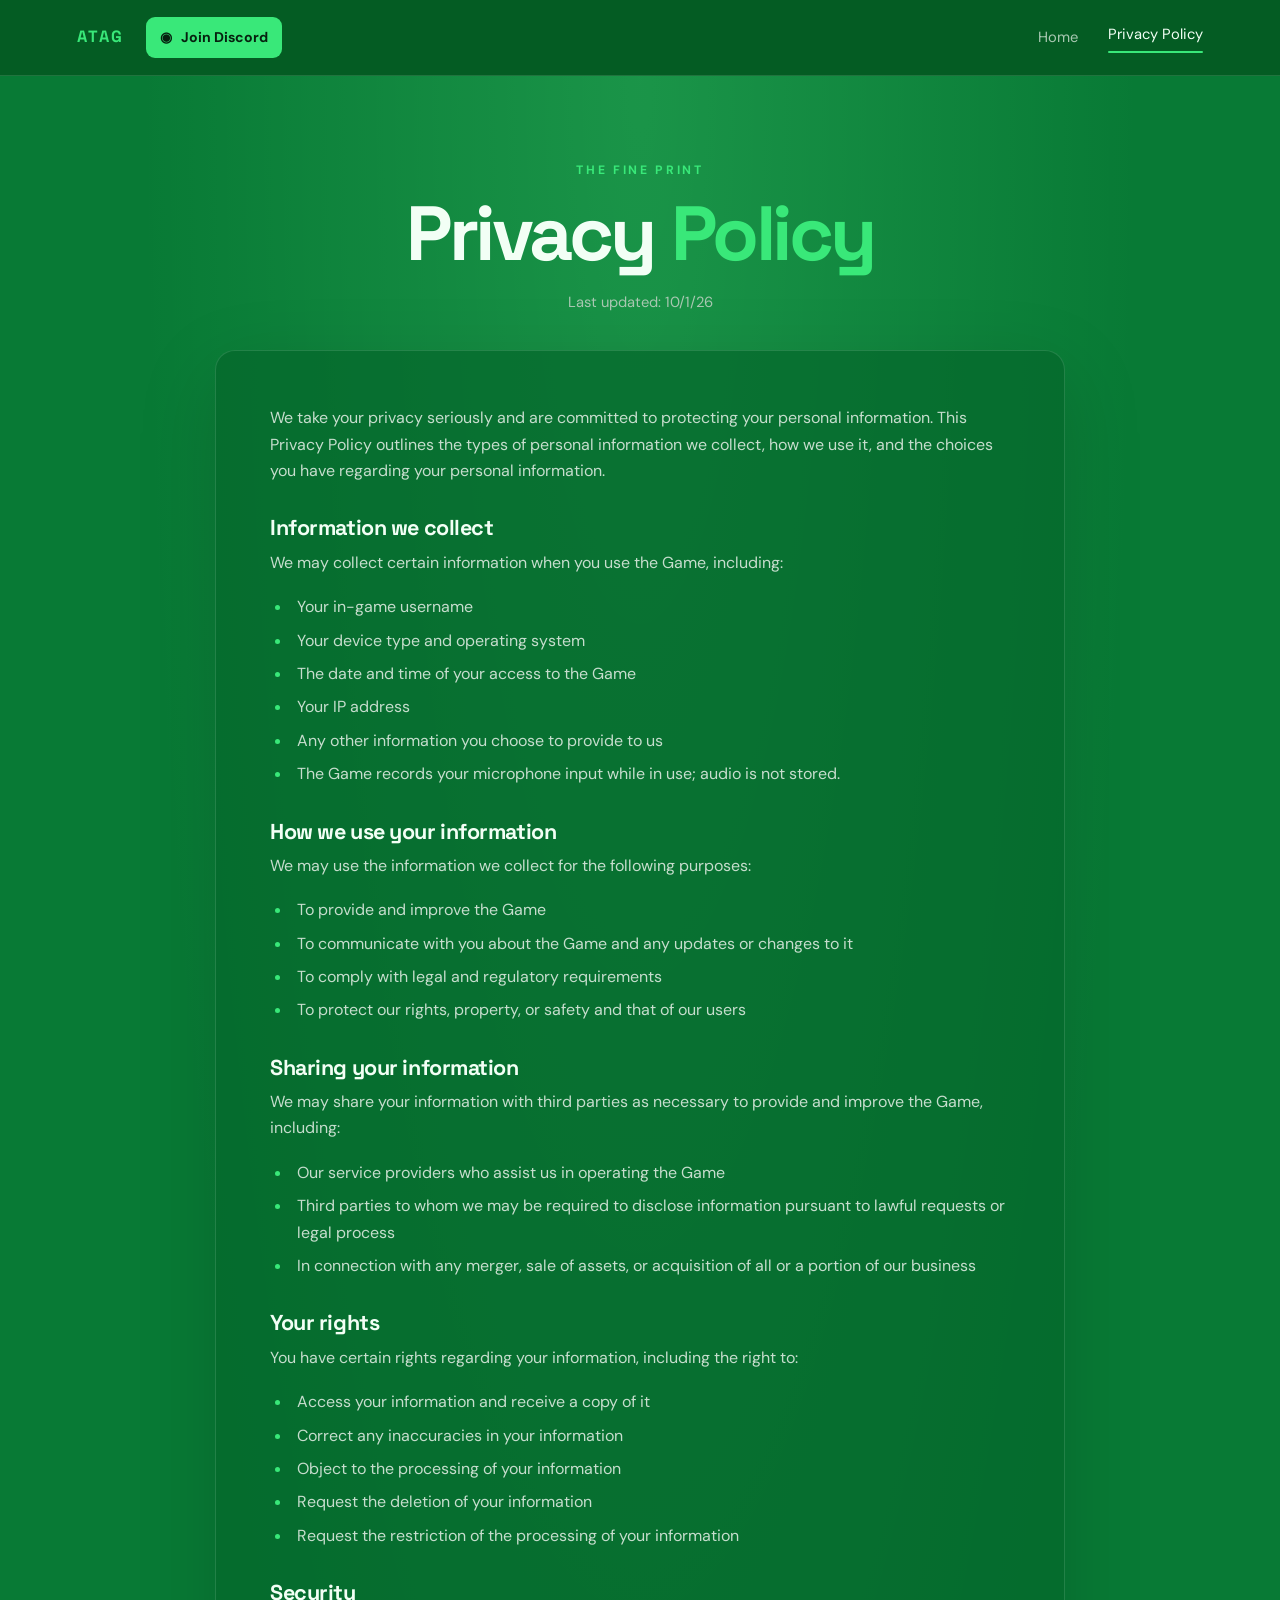
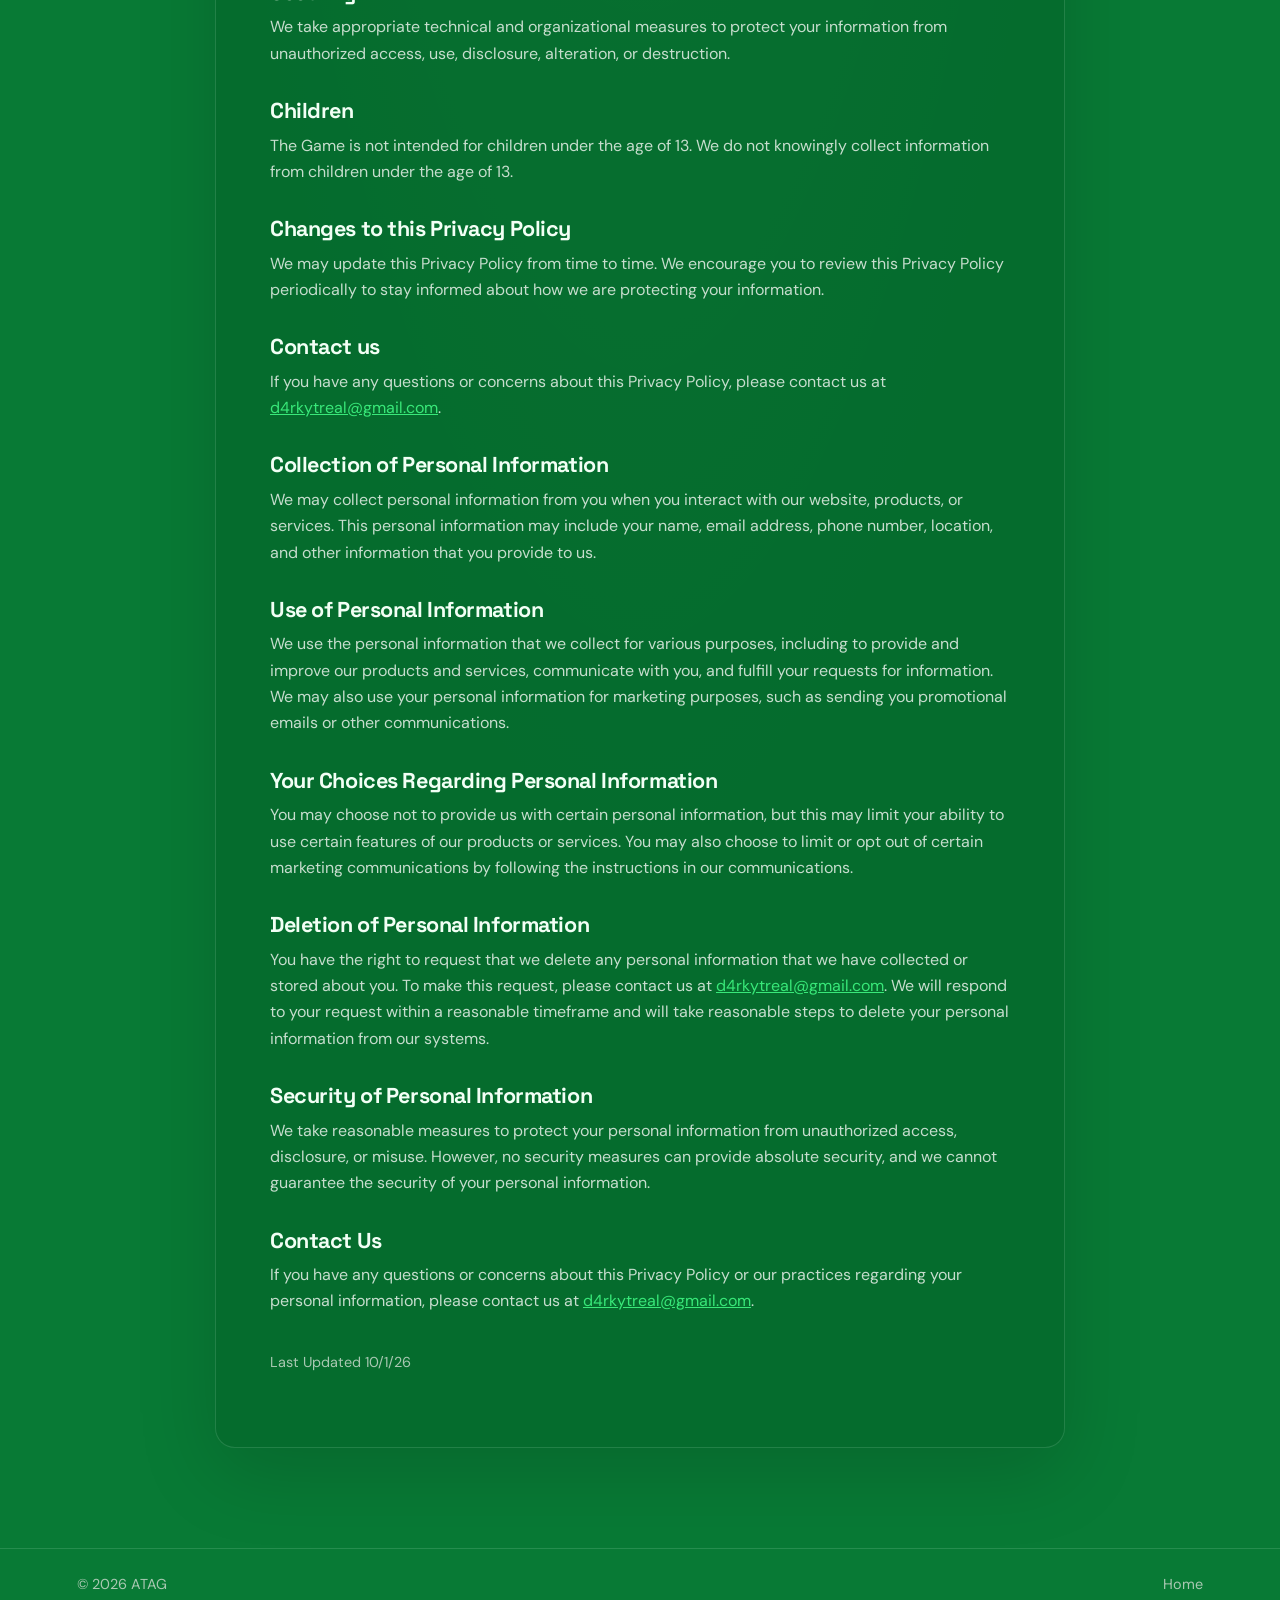
==== privacy.html @ 36f6f09e "Add files via upload" ====
<!doctype html>
<html lang="en">
<head>
  <meta charset="utf-8">
  <meta name="viewport" content="width=device-width, initial-scale=1">
  <meta name="theme-color" content="#167b3d">
  <meta name="description" content="Privacy Policy for the Game.">
  <title>Privacy Policy | ATAG</title>
  <link rel="stylesheet" href="styles.css">
</head>
<body>
  <header class="site-header">
    <div class="header-left"><a class="brand" href="index.html" aria-label="ATAG home">ATAG</a><a class="discord-button" href="https://discord.gg/aQb2UMH9tg" target="_blank" rel="noopener noreferrer"><span aria-hidden="true">◉</span> Join Discord</a></div>
    <button class="menu-toggle" aria-label="Toggle navigation" aria-expanded="false">☰</button>
    <nav class="nav-links" aria-label="Main navigation">
      <a href="index.html">Home</a>
      <a class="active" href="privacy.html">Privacy Policy</a>
    </nav>
  </header>

  <main class="policy-page">
    <div class="policy-heading">
      <p class="eyebrow">THE FINE PRINT</p>
      <h1>Privacy <span>Policy</span></h1>
      <p>Last updated: 10/1/26</p>
    </div>

    <article class="policy-card">
      <p>We take your privacy seriously and are committed to protecting your personal information. This Privacy Policy outlines the types of personal information we collect, how we use it, and the choices you have regarding your personal information.</p>

      <h2>Information we collect</h2>
      <p>We may collect certain information when you use the Game, including:</p>
      <ul>
        <li>Your in-game username</li>
        <li>Your device type and operating system</li>
        <li>The date and time of your access to the Game</li>
        <li>Your IP address</li>
        <li>Any other information you choose to provide to us</li>
        <li>The Game records your microphone input while in use; audio is not stored.</li>
      </ul>

      <h2>How we use your information</h2>
      <p>We may use the information we collect for the following purposes:</p>
      <ul>
        <li>To provide and improve the Game</li>
        <li>To communicate with you about the Game and any updates or changes to it</li>
        <li>To comply with legal and regulatory requirements</li>
        <li>To protect our rights, property, or safety and that of our users</li>
      </ul>

      <h2>Sharing your information</h2>
      <p>We may share your information with third parties as necessary to provide and improve the Game, including:</p>
      <ul>
        <li>Our service providers who assist us in operating the Game</li>
        <li>Third parties to whom we may be required to disclose information pursuant to lawful requests or legal process</li>
        <li>In connection with any merger, sale of assets, or acquisition of all or a portion of our business</li>
      </ul>

      <h2>Your rights</h2>
      <p>You have certain rights regarding your information, including the right to:</p>
      <ul>
        <li>Access your information and receive a copy of it</li>
        <li>Correct any inaccuracies in your information</li>
        <li>Object to the processing of your information</li>
        <li>Request the deletion of your information</li>
        <li>Request the restriction of the processing of your information</li>
      </ul>

      <h2>Security</h2>
      <p>We take appropriate technical and organizational measures to protect your information from unauthorized access, use, disclosure, alteration, or destruction.</p>

      <h2>Children</h2>
      <p>The Game is not intended for children under the age of 13. We do not knowingly collect information from children under the age of 13.</p>

      <h2>Changes to this Privacy Policy</h2>
      <p>We may update this Privacy Policy from time to time. We encourage you to review this Privacy Policy periodically to stay informed about how we are protecting your information.</p>

      <h2>Contact us</h2>
      <p>If you have any questions or concerns about this Privacy Policy, please contact us at <a href="mailto:d4rkytreal@gmail.com">d4rkytreal@gmail.com</a>.</p>

      <h2>Collection of Personal Information</h2>
      <p>We may collect personal information from you when you interact with our website, products, or services. This personal information may include your name, email address, phone number, location, and other information that you provide to us.</p>

      <h2>Use of Personal Information</h2>
      <p>We use the personal information that we collect for various purposes, including to provide and improve our products and services, communicate with you, and fulfill your requests for information. We may also use your personal information for marketing purposes, such as sending you promotional emails or other communications.</p>

      <h2>Your Choices Regarding Personal Information</h2>
      <p>You may choose not to provide us with certain personal information, but this may limit your ability to use certain features of our products or services. You may also choose to limit or opt out of certain marketing communications by following the instructions in our communications.</p>

      <h2>Deletion of Personal Information</h2>
      <p>You have the right to request that we delete any personal information that we have collected or stored about you. To make this request, please contact us at <a href="mailto:d4rkytreal@gmail.com">d4rkytreal@gmail.com</a>. We will respond to your request within a reasonable timeframe and will take reasonable steps to delete your personal information from our systems.</p>

      <h2>Security of Personal Information</h2>
      <p>We take reasonable measures to protect your personal information from unauthorized access, disclosure, or misuse. However, no security measures can provide absolute security, and we cannot guarantee the security of your personal information.</p>

      <h2>Contact Us</h2>
      <p>If you have any questions or concerns about this Privacy Policy or our practices regarding your personal information, please contact us at <a href="mailto:d4rkytreal@gmail.com">d4rkytreal@gmail.com</a>.</p>

      <p class="last-updated">Last Updated 10/1/26</p>
    </article>
  </main>

  <footer class="site-footer">
    <span>© <span id="year"></span> ATAG</span>
    <a href="index.html">Home</a>
  </footer>
  <script src="script.js"></script>
</body>
</html>
---- styles.css ----
@import url('https://fonts.googleapis.com/css2?family=DM+Sans:wght@400;500;600;700&family=Space+Grotesk:wght@400;500;600;700&display=swap');

:root {
  color-scheme: dark;
  --bg: #087a35;
  --surface: #0b8d3e;
  --green: #39e879;
  --green-dark: #087a35;
  --text: #f2fff5;
  --muted: #a9c8b2;
  --line: rgba(211, 255, 223, .14);
}
* { box-sizing: border-box; }
html { scroll-behavior: smooth; }
body {
  margin: 0;
  background: var(--bg);
  color: var(--text);
  font-family: 'DM Sans', sans-serif;
  line-height: 1.65;
  overflow-x: hidden;
}
a { color: inherit; }
.site-header {
  min-height: 76px;
  padding: 0 clamp(20px, 6vw, 88px);
  display: flex;
  align-items: center;
  justify-content: space-between;
  gap: 24px;
  background: rgba(5, 91, 35, .94);
  border-bottom: 1px solid var(--line);
  position: sticky;
  top: 0;
  z-index: 10;
  backdrop-filter: blur(16px);
}
.header-left { display: flex; align-items: center; gap: 22px; }
.discord-button {
  display: inline-flex; align-items: center; gap: 9px;
  padding: 9px 14px; border-radius: 9px;
  color: #06210f; background: var(--green);
  font-size: .88rem; font-weight: 700; text-decoration: none;
  transition: transform .25s ease, background .25s ease, box-shadow .25s ease;
}
.discord-button:hover { transform: translateY(-2px); background: #75f49e; box-shadow: 0 8px 24px rgba(57,232,121,.2); }
.brand {
  color: var(--green);
  font-family: 'Space Grotesk', sans-serif;
  font-weight: 700;
  letter-spacing: .13em;
  font-size: 1.02rem;
  text-decoration: none;
}
.nav-links { display: flex; align-items: center; gap: 30px; }
.nav-links a {
  text-decoration: none;
  color: var(--muted);
  font-size: .92rem;
  transition: color .25s ease;
}
.nav-links a:hover, .nav-links a.active { color: var(--text); }
.nav-links a.active::after {
  content: '';
  display: block;
  height: 2px;
  background: var(--green);
  border-radius: 2px;
  margin-top: 4px;
}
.menu-toggle {
  display: none;
  background: none;
  color: var(--text);
  border: 1px solid var(--line);
  border-radius: 10px;
  padding: 8px 12px;
  font-size: 1.15rem;
}
.hero {
  min-height: 650px;
  padding: 48px clamp(20px, 8vw, 120px) 100px;
  position: relative;
  overflow: hidden;
  background:
    radial-gradient(ellipse at 80% 25%, rgba(49, 218, 104, .22), transparent 40%),
    linear-gradient(135deg, #0b3d20 0%, #0c6b32 50%, #092716 100%);
}
.hero::before {
  content: '';
  position: absolute;
  inset: 0;
  opacity: .13;
  background-image: linear-gradient(rgba(255,255,255,.13) 1px, transparent 1px), linear-gradient(90deg, rgba(255,255,255,.13) 1px, transparent 1px);
  background-size: 54px 54px;
  mask-image: linear-gradient(to bottom, black, transparent 90%);
}
.banner-wrap {
  position: relative;
  z-index: 2;
  width: min(100%, 1120px);
  margin: 0 auto 66px;
  border-radius: 22px;
  overflow: hidden;
  border: 1px solid rgba(222,255,231,.25);
  box-shadow: 0 22px 80px rgba(0,0,0,.24);
  animation: rise-in .8s both;
}
.banner {
  display: block;
  width: 100%;
  max-height: 260px;
  object-fit: cover;
  background: #087a35;
}
.hero-content { max-width: 800px; position: relative; z-index: 2; animation: rise-in .85s .12s both; }
.eyebrow { color: var(--green); letter-spacing: .22em; font-weight: 700; font-size: .76rem; }
h1, h2 { font-family: 'Space Grotesk', sans-serif; line-height: 1.08; letter-spacing: -.045em; }
.hero h1 { font-size: clamp(3rem, 7.8vw, 6.8rem); margin: 14px 0 22px; }
.hero h1 span, .policy-heading h1 span { color: var(--green); }
.hero-copy { color: #d0ead7; max-width: 520px; font-size: 1.1rem; }
.primary-button {
  margin-top: 22px;
  display: inline-flex;
  align-items: center;
  gap: 25px;
  padding: 13px 19px;
  color: #06210f;
  background: var(--green);
  border-radius: 9px;
  font-weight: 700;
  text-decoration: none;
  transition: transform .25s ease, box-shadow .25s ease, background .25s ease;
}
.primary-button:hover { transform: translateY(-3px); box-shadow: 0 10px 32px rgba(57,232,121,.24); background: #75f49e; }
.orb { position: absolute; border-radius: 50%; pointer-events: none; filter: blur(1px); }
.orb-one { width: 290px; height: 290px; right: 8%; bottom: -100px; border: 1px solid rgba(57,232,121,.28); animation: float 8s ease-in-out infinite; }
.orb-two { width: 180px; height: 180px; right: 16%; bottom: -45px; background: rgba(57,232,121,.08); animation: float 6s ease-in-out infinite reverse; }
.section { padding: 100px 24px; text-align: center; }
.about { background: #087a35; }
.about h2 { font-size: clamp(2.3rem, 5vw, 4rem); margin: 10px 0 18px; }
.section-copy { max-width: 570px; margin: 0 auto 26px; color: var(--muted); }
.text-link { color: var(--green); text-decoration: none; font-weight: 700; }
.text-link span { display: inline-block; transition: transform .2s ease; }
.text-link:hover span { transform: translateX(5px); }
.site-footer {
  display: flex;
  align-items: center;
  justify-content: space-between;
  gap: 20px;
  padding: 24px clamp(20px, 6vw, 88px);
  border-top: 1px solid var(--line);
  color: var(--muted);
  font-size: .9rem;
}
.site-footer a { text-decoration: none; }
.site-footer a:hover { color: var(--green); }
.policy-page {
  min-height: 80vh;
  padding: 72px 20px 100px;
  background: radial-gradient(ellipse at 50% 0%, rgba(100, 255, 150, .20), transparent 55%), #087a35;
}
.policy-heading { max-width: 850px; margin: 0 auto 36px; text-align: center; }
.policy-heading h1 { font-size: clamp(2.7rem, 6vw, 5rem); margin: 10px 0; }
.policy-heading > p:last-child { color: var(--muted); font-size: .92rem; }
.policy-card {
  max-width: 850px;
  margin: 0 auto;
  padding: clamp(24px, 5vw, 54px);
  background: rgba(5, 103, 43, .72);
  border: 1px solid var(--line);
  border-radius: 20px;
  box-shadow: 0 24px 80px rgba(0,0,0,.15);
  animation: rise-in .7s both;
}
.policy-card p { color: #c6ddcd; margin: 0 0 18px; }
.policy-card h2 { font-size: 1.35rem; margin: 32px 0 10px; color: var(--text); letter-spacing: -.02em; }
.policy-card ul { color: #c6ddcd; padding-left: 1.35rem; margin: 0 0 22px; }
.policy-card li { padding-left: 5px; margin: 7px 0; }
.policy-card li::marker { color: var(--green); }
.policy-card a { color: var(--green); }
.policy-card .last-updated { margin-top: 36px; font-size: .9rem; color: var(--muted); }
@keyframes rise-in { from { opacity: 0; transform: translateY(18px); } to { opacity: 1; transform: translateY(0); } }
@keyframes float { 0%, 100% { transform: translateY(0) rotate(0deg); } 50% { transform: translateY(-18px) rotate(8deg); } }
@media (max-width: 650px) {
  .site-header { min-height: 68px; }\n  .header-left { gap: 10px; flex-wrap: wrap; }\n  .discord-button { padding: 8px 10px; font-size: .8rem; }
  .menu-toggle { display: block; }
  .nav-links {
    display: none;
    position: absolute;
    top: 67px; left: 0; right: 0;
    padding: 18px 22px 24px;
    flex-direction: column;
    align-items: flex-start;
    gap: 18px;
    background: rgba(5,91,35,.99);
    border-bottom: 1px solid var(--line);
  }
  .nav-links.open { display: flex; }
  .hero { padding-top: 26px; min-height: 0; padding-bottom: 80px; }
  .banner-wrap { margin-bottom: 42px; border-radius: 14px; }
  .banner { max-height: none; }
  .hero h1 { font-size: clamp(2.8rem, 13vw, 4.4rem); }
  .section { padding: 74px 22px; }
  .site-footer { align-items: flex-start; flex-direction: column; gap: 8px; }
  .policy-page { padding-top: 52px; }
}
@media (prefers-reduced-motion: reduce) {
  *, *::before, *::after { scroll-behavior: auto !important; animation-duration: .01ms !important; animation-iteration-count: 1 !important; transition-duration: .01ms !important; }
}
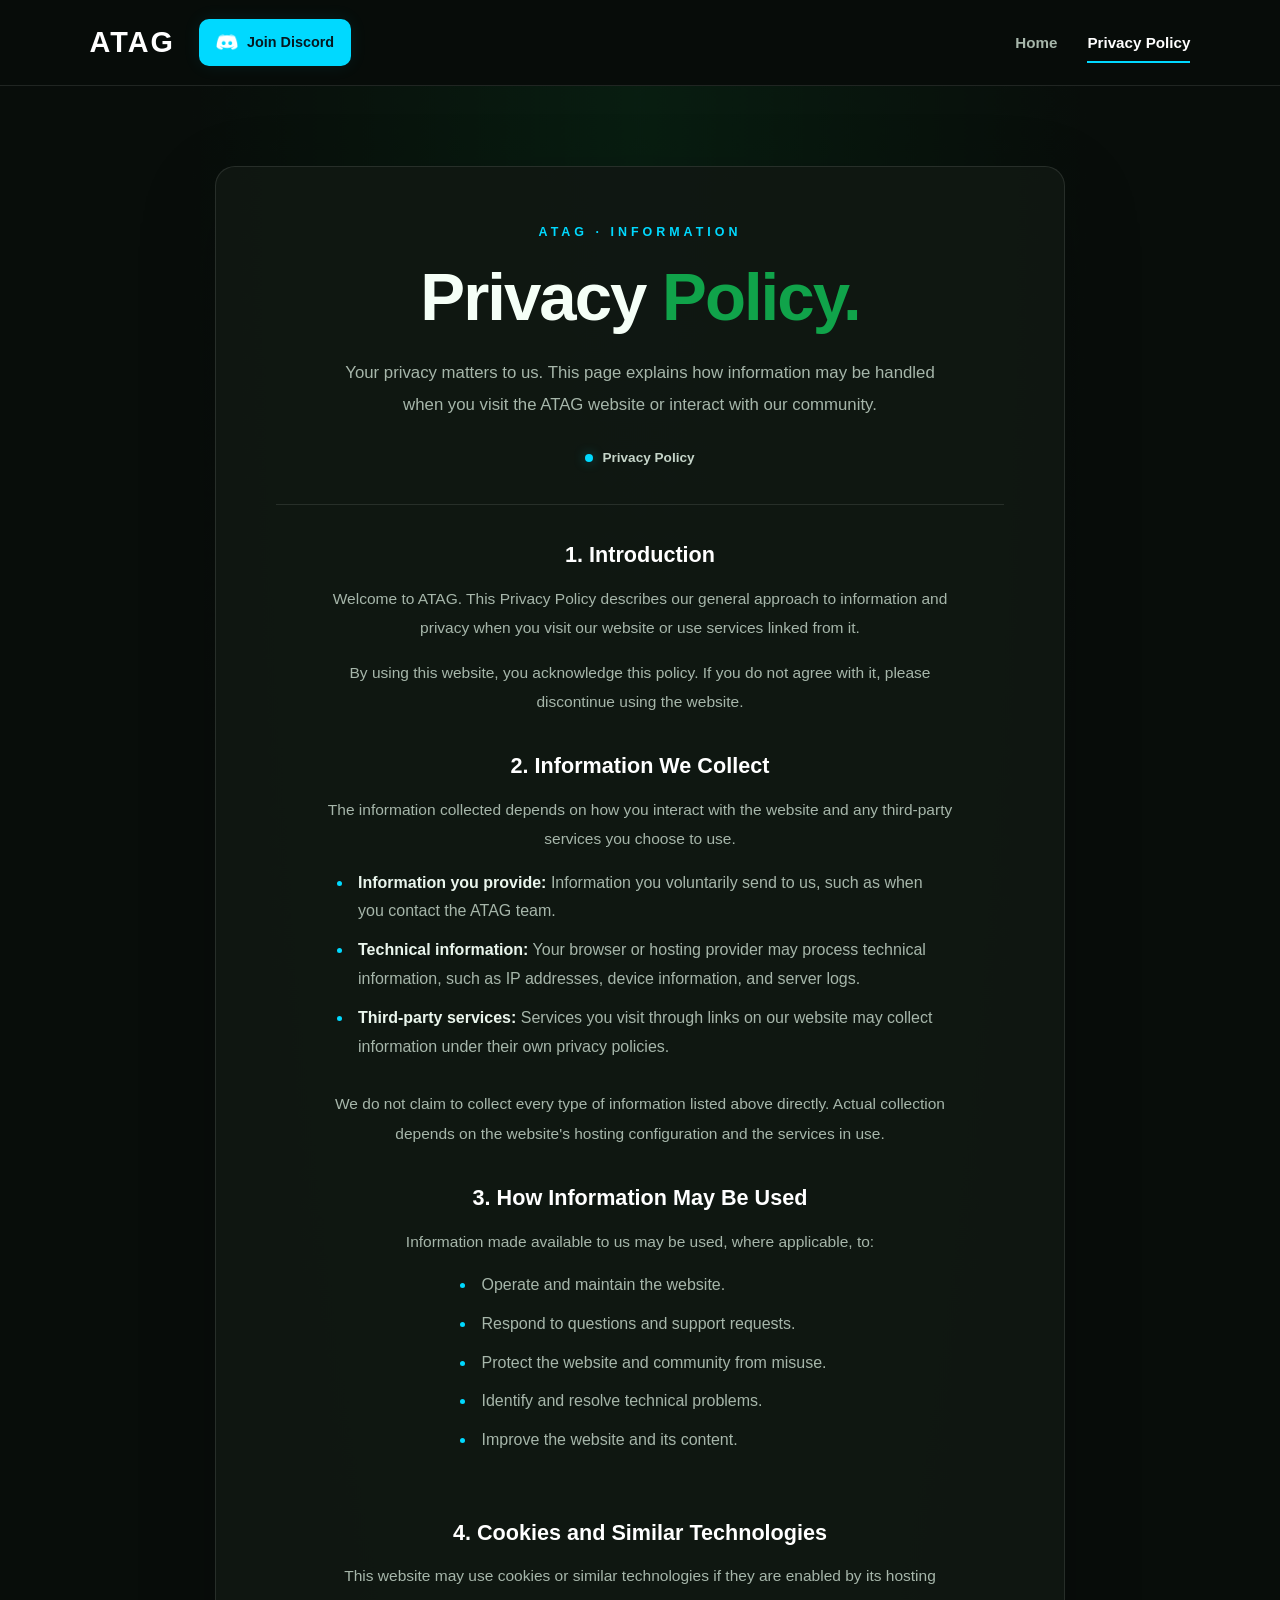
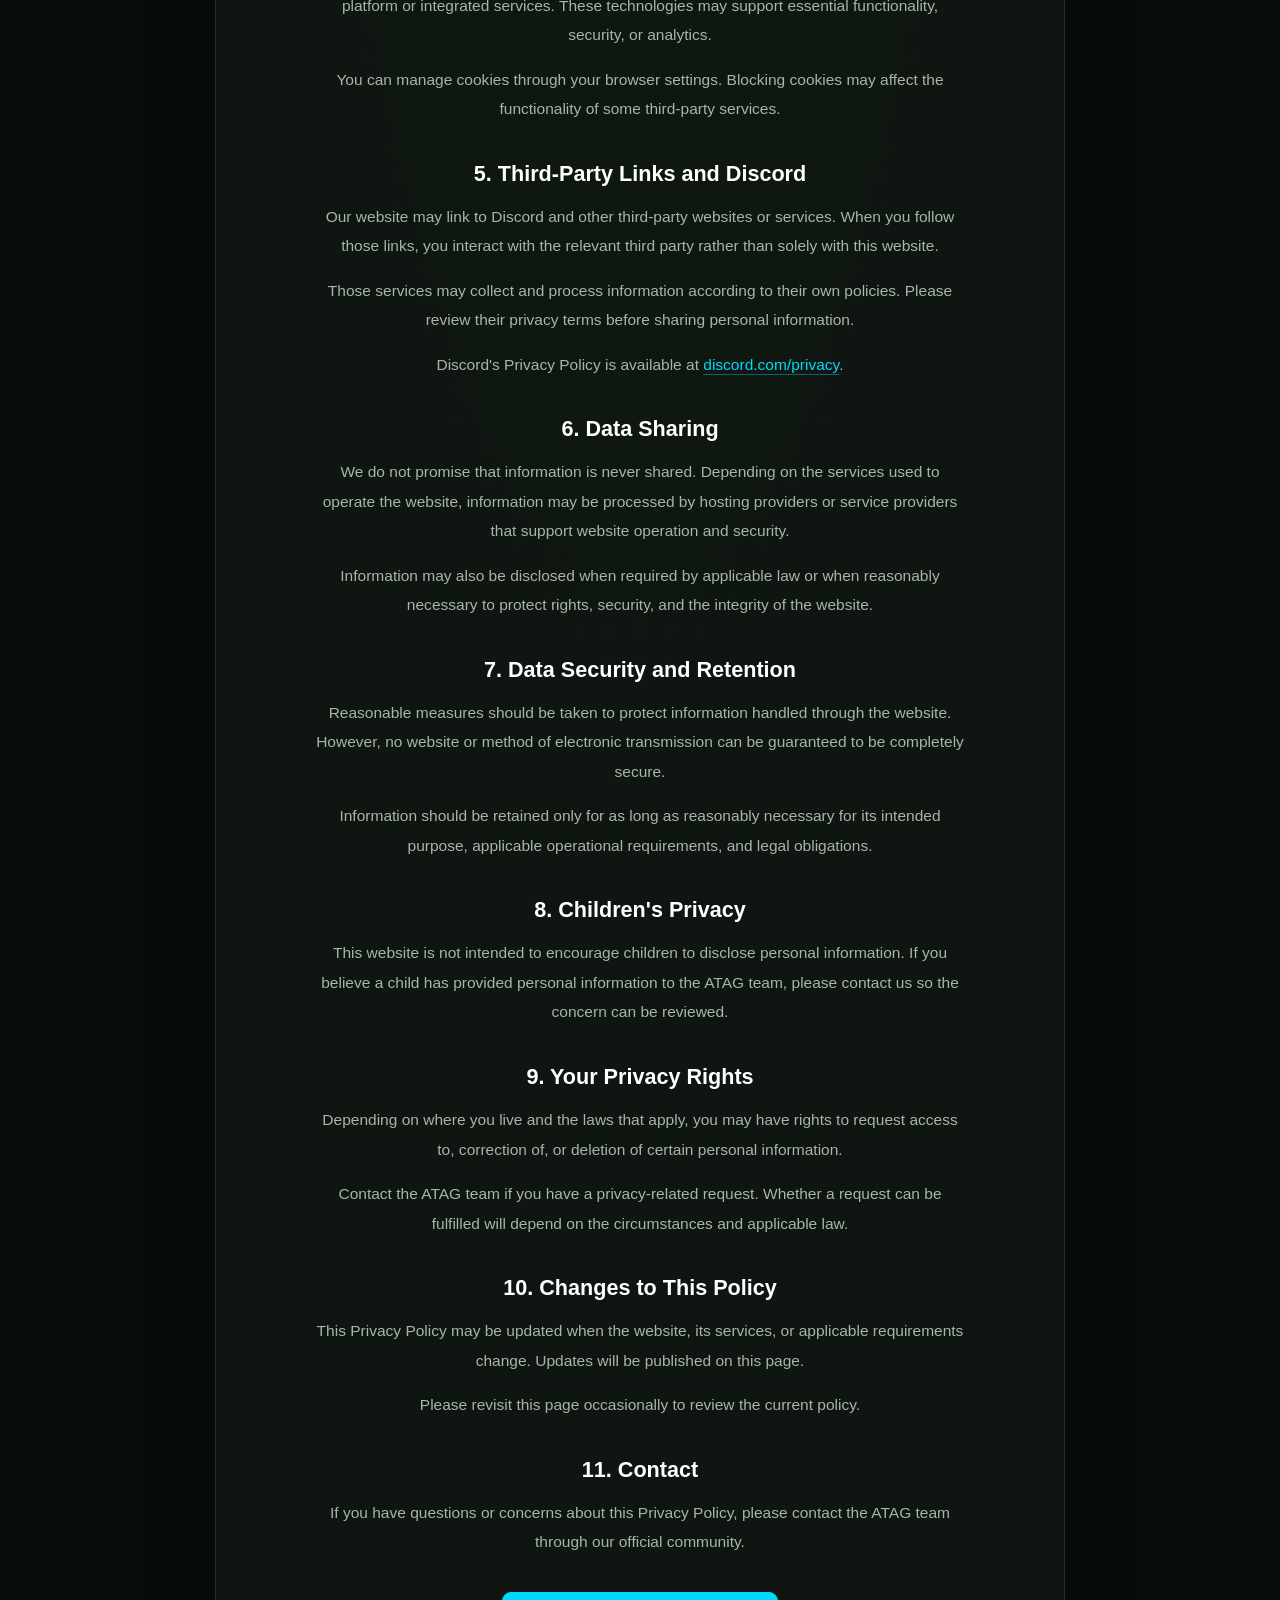
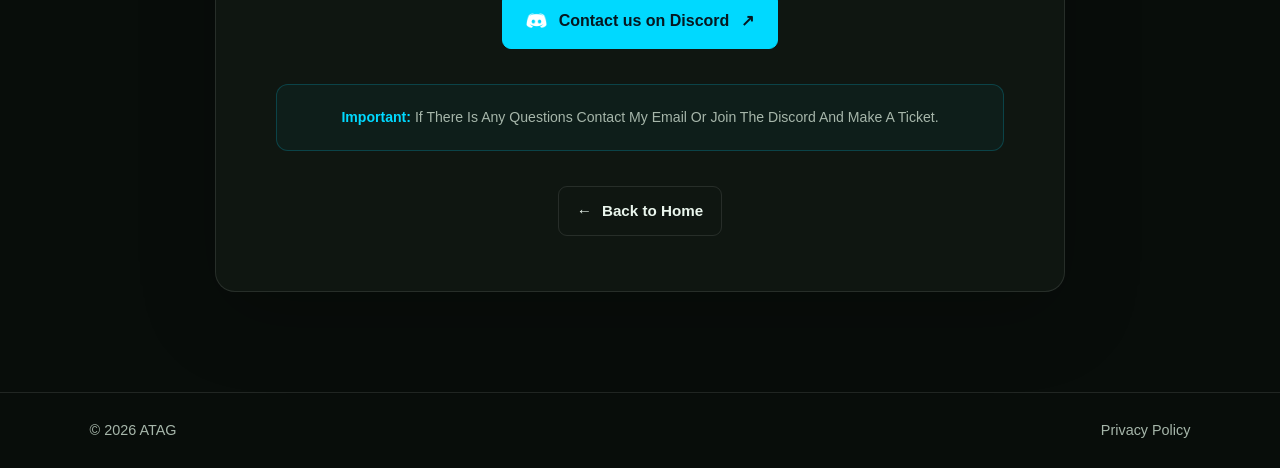
==== commit 2fc85ee4: "Add files via upload" ====
--- a/privacy.html
+++ b/privacy.html
@@ -3,107 +3,283 @@
 <head>
   <meta charset="utf-8">
   <meta name="viewport" content="width=device-width, initial-scale=1">
-  <meta name="theme-color" content="#167b3d">
-  <meta name="description" content="Privacy Policy for the Game.">
+
+  <meta name="theme-color" content="#087a35">
+  <meta
+    name="description"
+    content="Read the ATAG Privacy Policy to learn how information is handled."
+  >
+
   <title>Privacy Policy | ATAG</title>
+
+  <link rel="icon" type="image/png" href="./favicon.png">
   <link rel="stylesheet" href="styles.css">
+  <script src="script.js" defer></script>
 </head>
+
 <body>
+  <!-- Header -->
   <header class="site-header">
-    <div class="header-left"><a class="brand" href="index.html" aria-label="ATAG home">ATAG</a><a class="discord-button" href="https://discord.gg/aQb2UMH9tg" target="_blank" rel="noopener noreferrer"><span aria-hidden="true">◉</span> Join Discord</a></div>
-    <button class="menu-toggle" aria-label="Toggle navigation" aria-expanded="false">☰</button>
-    <nav class="nav-links" aria-label="Main navigation">
+    <div class="header-left">
+      <a class="brand" href="index.html" aria-label="ATAG home">
+        ATAG
+      </a>
+
+      <a
+        class="discord-button"
+        href="https://discord.gg/aQb2UMH9tg"
+        target="_blank"
+        rel="noopener noreferrer"
+      >
+        <img src="dlogo.png" alt="" class="discord-logo">
+        <span>Join Discord</span>
+      </a>
+    </div>
+
+    <button
+      class="menu-toggle"
+      type="button"
+      aria-label="Open navigation"
+      aria-expanded="false"
+      aria-controls="main-navigation"
+    >
+      <span></span>
+      <span></span>
+      <span></span>
+    </button>
+
+    <nav
+      class="nav-links"
+      id="main-navigation"
+      aria-label="Main navigation"
+    >
       <a href="index.html">Home</a>
-      <a class="active" href="privacy.html">Privacy Policy</a>
+      <a class="active" href="privacy.html" aria-current="page">
+        Privacy Policy
+      </a>
     </nav>
   </header>
 
-  <main class="policy-page">
-    <div class="policy-heading">
-      <p class="eyebrow">THE FINE PRINT</p>
-      <h1>Privacy <span>Policy</span></h1>
-      <p>Last updated: 10/1/26</p>
-    </div>
-
-    <article class="policy-card">
-      <p>We take your privacy seriously and are committed to protecting your personal information. This Privacy Policy outlines the types of personal information we collect, how we use it, and the choices you have regarding your personal information.</p>
-
-      <h2>Information we collect</h2>
-      <p>We may collect certain information when you use the Game, including:</p>
-      <ul>
-        <li>Your in-game username</li>
-        <li>Your device type and operating system</li>
-        <li>The date and time of your access to the Game</li>
-        <li>Your IP address</li>
-        <li>Any other information you choose to provide to us</li>
-        <li>The Game records your microphone input while in use; audio is not stored.</li>
-      </ul>
-
-      <h2>How we use your information</h2>
-      <p>We may use the information we collect for the following purposes:</p>
-      <ul>
-        <li>To provide and improve the Game</li>
-        <li>To communicate with you about the Game and any updates or changes to it</li>
-        <li>To comply with legal and regulatory requirements</li>
-        <li>To protect our rights, property, or safety and that of our users</li>
-      </ul>
-
-      <h2>Sharing your information</h2>
-      <p>We may share your information with third parties as necessary to provide and improve the Game, including:</p>
-      <ul>
-        <li>Our service providers who assist us in operating the Game</li>
-        <li>Third parties to whom we may be required to disclose information pursuant to lawful requests or legal process</li>
-        <li>In connection with any merger, sale of assets, or acquisition of all or a portion of our business</li>
-      </ul>
-
-      <h2>Your rights</h2>
-      <p>You have certain rights regarding your information, including the right to:</p>
-      <ul>
-        <li>Access your information and receive a copy of it</li>
-        <li>Correct any inaccuracies in your information</li>
-        <li>Object to the processing of your information</li>
-        <li>Request the deletion of your information</li>
-        <li>Request the restriction of the processing of your information</li>
-      </ul>
-
-      <h2>Security</h2>
-      <p>We take appropriate technical and organizational measures to protect your information from unauthorized access, use, disclosure, alteration, or destruction.</p>
-
-      <h2>Children</h2>
-      <p>The Game is not intended for children under the age of 13. We do not knowingly collect information from children under the age of 13.</p>
-
-      <h2>Changes to this Privacy Policy</h2>
-      <p>We may update this Privacy Policy from time to time. We encourage you to review this Privacy Policy periodically to stay informed about how we are protecting your information.</p>
-
-      <h2>Contact us</h2>
-      <p>If you have any questions or concerns about this Privacy Policy, please contact us at <a href="mailto:d4rkytreal@gmail.com">d4rkytreal@gmail.com</a>.</p>
-
-      <h2>Collection of Personal Information</h2>
-      <p>We may collect personal information from you when you interact with our website, products, or services. This personal information may include your name, email address, phone number, location, and other information that you provide to us.</p>
-
-      <h2>Use of Personal Information</h2>
-      <p>We use the personal information that we collect for various purposes, including to provide and improve our products and services, communicate with you, and fulfill your requests for information. We may also use your personal information for marketing purposes, such as sending you promotional emails or other communications.</p>
-
-      <h2>Your Choices Regarding Personal Information</h2>
-      <p>You may choose not to provide us with certain personal information, but this may limit your ability to use certain features of our products or services. You may also choose to limit or opt out of certain marketing communications by following the instructions in our communications.</p>
-
-      <h2>Deletion of Personal Information</h2>
-      <p>You have the right to request that we delete any personal information that we have collected or stored about you. To make this request, please contact us at <a href="mailto:d4rkytreal@gmail.com">d4rkytreal@gmail.com</a>. We will respond to your request within a reasonable timeframe and will take reasonable steps to delete your personal information from our systems.</p>
-
-      <h2>Security of Personal Information</h2>
-      <p>We take reasonable measures to protect your personal information from unauthorized access, disclosure, or misuse. However, no security measures can provide absolute security, and we cannot guarantee the security of your personal information.</p>
-
-      <h2>Contact Us</h2>
-      <p>If you have any questions or concerns about this Privacy Policy or our practices regarding your personal information, please contact us at <a href="mailto:d4rkytreal@gmail.com">d4rkytreal@gmail.com</a>.</p>
-
-      <p class="last-updated">Last Updated 10/1/26</p>
-    </article>
+  <!-- Privacy Policy -->
+  <main class="privacy-page">
+    <section class="privacy-content">
+      <p class="eyebrow">ATAG · INFORMATION</p>
+
+      <h1>Privacy <span>Policy.</span></h1>
+
+      <p class="privacy-intro">
+        Your privacy matters to us. This page explains how information
+        may be handled when you visit the ATAG website or interact
+        with our community.
+      </p>
+
+      <div class="privacy-meta">
+        <span class="status-dot" aria-hidden="true"></span>
+        <span>Privacy Policy</span>
+      </div>
+
+      <div class="privacy-divider"></div>
+
+      <article class="privacy-section">
+        <h2>1. Introduction</h2>
+        <p>
+          Welcome to ATAG. This Privacy Policy describes our general
+          approach to information and privacy when you visit our
+          website or use services linked from it.
+        </p>
+        <p>
+          By using this website, you acknowledge this policy. If you
+          do not agree with it, please discontinue using the website.
+        </p>
+      </article>
+
+      <article class="privacy-section">
+        <h2>2. Information We Collect</h2>
+        <p>
+          The information collected depends on how you interact with
+          the website and any third-party services you choose to use.
+        </p>
+        <ul>
+          <li>
+            <strong>Information you provide:</strong>
+            Information you voluntarily send to us, such as when you
+            contact the ATAG team.
+          </li>
+          <li>
+            <strong>Technical information:</strong>
+            Your browser or hosting provider may process technical
+            information, such as IP addresses, device information,
+            and server logs.
+          </li>
+          <li>
+            <strong>Third-party services:</strong>
+            Services you visit through links on our website may collect
+            information under their own privacy policies.
+          </li>
+        </ul>
+        <p>
+          We do not claim to collect every type of information listed
+          above directly. Actual collection depends on the website's
+          hosting configuration and the services in use.
+        </p>
+      </article>
+
+      <article class="privacy-section">
+        <h2>3. How Information May Be Used</h2>
+        <p>
+          Information made available to us may be used, where
+          applicable, to:
+        </p>
+        <ul>
+          <li>Operate and maintain the website.</li>
+          <li>Respond to questions and support requests.</li>
+          <li>Protect the website and community from misuse.</li>
+          <li>Identify and resolve technical problems.</li>
+          <li>Improve the website and its content.</li>
+        </ul>
+      </article>
+
+      <article class="privacy-section">
+        <h2>4. Cookies and Similar Technologies</h2>
+        <p>
+          This website may use cookies or similar technologies if
+          they are enabled by its hosting platform or integrated
+          services. These technologies may support essential
+          functionality, security, or analytics.
+        </p>
+        <p>
+          You can manage cookies through your browser settings.
+          Blocking cookies may affect the functionality of some
+          third-party services.
+        </p>
+      </article>
+
+      <article class="privacy-section">
+        <h2>5. Third-Party Links and Discord</h2>
+        <p>
+          Our website may link to Discord and other third-party
+          websites or services. When you follow those links, you
+          interact with the relevant third party rather than solely
+          with this website.
+        </p>
+        <p>
+          Those services may collect and process information according
+          to their own policies. Please review their privacy terms
+          before sharing personal information.
+        </p>
+        <p>
+          Discord's Privacy Policy is available at
+          <a
+            class="inline-link"
+            href="https://discord.com/privacy"
+            target="_blank"
+            rel="noopener noreferrer"
+          >discord.com/privacy</a>.
+        </p>
+      </article>
+
+      <article class="privacy-section">
+        <h2>6. Data Sharing</h2>
+        <p>
+          We do not promise that information is never shared. Depending
+          on the services used to operate the website, information
+          may be processed by hosting providers or service providers
+          that support website operation and security.
+        </p>
+        <p>
+          Information may also be disclosed when required by applicable
+          law or when reasonably necessary to protect rights, security,
+          and the integrity of the website.
+        </p>
+      </article>
+
+      <article class="privacy-section">
+        <h2>7. Data Security and Retention</h2>
+        <p>
+          Reasonable measures should be taken to protect information
+          handled through the website. However, no website or method
+          of electronic transmission can be guaranteed to be completely
+          secure.
+        </p>
+        <p>
+          Information should be retained only for as long as reasonably
+          necessary for its intended purpose, applicable operational
+          requirements, and legal obligations.
+        </p>
+      </article>
+
+      <article class="privacy-section">
+        <h2>8. Children's Privacy</h2>
+        <p>
+          This website is not intended to encourage children to
+          disclose personal information. If you believe a child has
+          provided personal information to the ATAG team, please
+          contact us so the concern can be reviewed.
+        </p>
+      </article>
+
+      <article class="privacy-section">
+        <h2>9. Your Privacy Rights</h2>
+        <p>
+          Depending on where you live and the laws that apply, you
+          may have rights to request access to, correction of, or
+          deletion of certain personal information.
+        </p>
+        <p>
+          Contact the ATAG team if you have a privacy-related request.
+          Whether a request can be fulfilled will depend on the
+          circumstances and applicable law.
+        </p>
+      </article>
+
+      <article class="privacy-section">
+        <h2>10. Changes to This Policy</h2>
+        <p>
+          This Privacy Policy may be updated when the website,
+          its services, or applicable requirements change. Updates
+          will be published on this page.
+        </p>
+        <p>
+          Please revisit this page occasionally to review the
+          current policy.
+        </p>
+      </article>
+
+      <article class="privacy-section">
+        <h2>11. Contact</h2>
+        <p>
+          If you have questions or concerns about this Privacy Policy,
+          please contact the ATAG team through our official community.
+        </p>
+        <a
+          class="primary-button privacy-discord"
+          href="https://discord.gg/aQb2UMH9tg"
+          target="_blank"
+          rel="noopener noreferrer"
+        >
+          <img src="dlogo.png" alt="" class="discord-logo">
+          Contact us on Discord
+          <span aria-hidden="true">↗</span>
+        </a>
+      </article>
+
+      <div class="privacy-note">
+        <p>
+          <strong>Important:</strong> If There Is Any Questions Contact My Email Or Join The Discord And Make A Ticket.
+        </p>
+      </div>
+
+      <a class="back-home" href="index.html">
+        <span aria-hidden="true">←</span>
+        Back to Home
+      </a>
+    </section>
   </main>
 
+  <!-- Footer -->
   <footer class="site-footer">
     <span>© <span id="year"></span> ATAG</span>
-    <a href="index.html">Home</a>
+    <a href="privacy.html" aria-current="page">Privacy Policy</a>
   </footer>
-  <script src="script.js"></script>
 </body>
-</html>
+</html>
--- a/styles.css
+++ b/styles.css
@@ -1,210 +1,990 @@
-@import url('https://fonts.googleapis.com/css2?family=DM+Sans:wght@400;500;600;700&family=Space+Grotesk:wght@400;500;600;700&display=swap');
+/* =====================================
+   ATAG WEBSITE STYLES
+===================================== */
 
 :root {
-  color-scheme: dark;
-  --bg: #087a35;
-  --surface: #0b8d3e;
-  --green: #39e879;
-  --green-dark: #087a35;
-  --text: #f2fff5;
-  --muted: #a9c8b2;
-  --line: rgba(211, 255, 223, .14);
-}
-* { box-sizing: border-box; }
-html { scroll-behavior: smooth; }
+  --green: #087a35;
+  --green-light: #10a34a;
+  --cyan: #00d9ff;
+  --cyan-hover: #00bfe6;
+
+  --background: #080d0a;
+  --surface: #101813;
+  --surface-light: #151f18;
+
+  --text: #f5fff7;
+  --muted: #a6b6aa;
+  --border: rgba(255, 255, 255, 0.1);
+  --cyan-border: rgba(0, 217, 255, 0.2);
+}
+
+/* =====================================
+   RESET AND GLOBAL
+===================================== */
+
+* {
+  box-sizing: border-box;
+  margin: 0;
+  padding: 0;
+}
+
+html {
+  scroll-behavior: smooth;
+  scroll-padding-top: 100px;
+}
+
 body {
-  margin: 0;
-  background: var(--bg);
+  min-height: 100vh;
+  overflow-x: hidden;
+  background: var(--background);
   color: var(--text);
-  font-family: 'DM Sans', sans-serif;
-  line-height: 1.65;
-  overflow-x: hidden;
-}
-a { color: inherit; }
+  font-family: Arial, Helvetica, sans-serif;
+  line-height: 1.7;
+}
+
+a {
+  color: inherit;
+  text-decoration: none;
+}
+
+button {
+  font: inherit;
+}
+
+img {
+  display: block;
+  max-width: 100%;
+}
+
+button,
+a {
+  -webkit-tap-highlight-color: transparent;
+}
+
+a:focus-visible,
+button:focus-visible {
+  outline: 2px solid var(--cyan);
+  outline-offset: 4px;
+}
+
+/* =====================================
+   HEADER
+===================================== */
+
 .site-header {
-  min-height: 76px;
-  padding: 0 clamp(20px, 6vw, 88px);
+  position: sticky;
+  top: 0;
+  z-index: 100;
+
   display: flex;
   align-items: center;
   justify-content: space-between;
   gap: 24px;
-  background: rgba(5, 91, 35, .94);
-  border-bottom: 1px solid var(--line);
-  position: sticky;
-  top: 0;
-  z-index: 10;
+
+  width: 100%;
+  padding: 18px 7%;
+
+  background: rgba(8, 13, 10, 0.94);
+  border-bottom: 1px solid var(--border);
+
   backdrop-filter: blur(16px);
-}
-.header-left { display: flex; align-items: center; gap: 22px; }
+  -webkit-backdrop-filter: blur(16px);
+}
+
+.header-left {
+  display: flex;
+  align-items: center;
+  gap: 24px;
+}
+
+.brand {
+  color: #ffffff;
+  font-size: 1.8rem;
+  font-weight: 900;
+  letter-spacing: 2px;
+  transition: color 0.2s ease;
+}
+
+.brand:hover {
+  color: var(--cyan);
+}
+
+/* =====================================
+   DISCORD BUTTON
+===================================== */
+
 .discord-button {
-  display: inline-flex; align-items: center; gap: 9px;
-  padding: 9px 14px; border-radius: 9px;
-  color: #06210f; background: var(--green);
-  font-size: .88rem; font-weight: 700; text-decoration: none;
-  transition: transform .25s ease, background .25s ease, box-shadow .25s ease;
-}
-.discord-button:hover { transform: translateY(-2px); background: #75f49e; box-shadow: 0 8px 24px rgba(57,232,121,.2); }
-.brand {
-  color: var(--green);
-  font-family: 'Space Grotesk', sans-serif;
-  font-weight: 700;
-  letter-spacing: .13em;
-  font-size: 1.02rem;
-  text-decoration: none;
-}
-.nav-links { display: flex; align-items: center; gap: 30px; }
+  display: inline-flex;
+  align-items: center;
+  justify-content: center;
+  gap: 9px;
+
+  padding: 10px 16px;
+
+  border: 1px solid rgba(0, 217, 255, 0.55);
+  border-radius: 10px;
+
+  background: var(--cyan);
+  color: #061820;
+
+  font-size: 0.9rem;
+  font-weight: 800;
+  white-space: nowrap;
+
+  box-shadow: 0 0 18px rgba(0, 217, 255, 0.08);
+
+  transition:
+    background 0.2s ease,
+    transform 0.2s ease,
+    box-shadow 0.2s ease;
+}
+
+.discord-button:hover {
+  background: var(--cyan-hover);
+  box-shadow: 0 0 24px rgba(0, 217, 255, 0.25);
+  transform: translateY(-2px);
+}
+
+.discord-button:active {
+  transform: translateY(0);
+}
+
+.discord-logo {
+  width: 22px;
+  height: 22px;
+  flex-shrink: 0;
+  object-fit: contain;
+}
+
+/* =====================================
+   NAVIGATION
+===================================== */
+
+.nav-links {
+  display: flex;
+  align-items: center;
+  gap: 30px;
+}
+
 .nav-links a {
-  text-decoration: none;
+  position: relative;
+  padding: 8px 0;
+
   color: var(--muted);
-  font-size: .92rem;
-  transition: color .25s ease;
-}
-.nav-links a:hover, .nav-links a.active { color: var(--text); }
+  font-size: 0.95rem;
+  font-weight: 600;
+
+  transition: color 0.2s ease;
+}
+
+.nav-links a::after {
+  position: absolute;
+  right: 0;
+  bottom: 0;
+  left: 0;
+
+  height: 2px;
+
+  background: var(--cyan);
+  content: "";
+
+  transform: scaleX(0);
+  transform-origin: left;
+  transition: transform 0.2s ease;
+}
+
+.nav-links a:hover,
+.nav-links a.active {
+  color: #ffffff;
+}
+
+.nav-links a:hover::after,
 .nav-links a.active::after {
-  content: '';
-  display: block;
-  height: 2px;
-  background: var(--green);
-  border-radius: 2px;
-  margin-top: 4px;
-}
+  transform: scaleX(1);
+}
+
+/* Mobile navigation button */
+
 .menu-toggle {
   display: none;
-  background: none;
-  color: var(--text);
-  border: 1px solid var(--line);
-  border-radius: 10px;
-  padding: 8px 12px;
-  font-size: 1.15rem;
-}
+  width: 42px;
+  height: 42px;
+
+  align-items: center;
+  justify-content: center;
+  flex-direction: column;
+  gap: 5px;
+
+  border: 1px solid var(--border);
+  border-radius: 9px;
+
+  background: var(--surface);
+  cursor: pointer;
+}
+
+.menu-toggle span {
+  width: 19px;
+  height: 2px;
+
+  border-radius: 2px;
+  background: #ffffff;
+
+  transition:
+    transform 0.2s ease,
+    opacity 0.2s ease;
+}
+
+.menu-toggle[aria-expanded="true"] span:first-child {
+  transform: translateY(7px) rotate(45deg);
+}
+
+.menu-toggle[aria-expanded="true"] span:nth-child(2) {
+  opacity: 0;
+}
+
+.menu-toggle[aria-expanded="true"] span:last-child {
+  transform: translateY(-7px) rotate(-45deg);
+}
+
+/* =====================================
+   HOMEPAGE HERO
+===================================== */
+
 .hero {
-  min-height: 650px;
-  padding: 48px clamp(20px, 8vw, 120px) 100px;
   position: relative;
+  isolation: isolate;
+
+  display: flex;
+  min-height: 620px;
+  align-items: center;
+
+  padding: 90px 10%;
   overflow: hidden;
+}
+
+.hero-background {
+  position: absolute;
+  z-index: -2;
+  inset: 0;
+
   background:
-    radial-gradient(ellipse at 80% 25%, rgba(49, 218, 104, .22), transparent 40%),
-    linear-gradient(135deg, #0b3d20 0%, #0c6b32 50%, #092716 100%);
-}
-.hero::before {
-  content: '';
+    radial-gradient(
+      ellipse at 80% 45%,
+      rgba(8, 122, 53, 0.24),
+      transparent 55%
+    ),
+    linear-gradient(
+      135deg,
+      #080d0a 0%,
+      #0b170e 55%,
+      #08100b 100%
+    );
+}
+
+.banner-wrap {
   position: absolute;
-  inset: 0;
-  opacity: .13;
-  background-image: linear-gradient(rgba(255,255,255,.13) 1px, transparent 1px), linear-gradient(90deg, rgba(255,255,255,.13) 1px, transparent 1px);
-  background-size: 54px 54px;
-  mask-image: linear-gradient(to bottom, black, transparent 90%);
-}
-.banner-wrap {
+  z-index: -1;
+  top: 50%;
+  right: 7%;
+  width: 49%;
+
+  transform: translateY(-50%);
+}
+
+.banner {
+  width: 100%;
+  height: auto;
+
+  border: 1px solid var(--border);
+  border-radius: 22px;
+
+  object-fit: cover;
+  box-shadow: 0 25px 90px rgba(0, 0, 0, 0.4);
+
+  animation: banner-appear 0.8s ease both;
+}
+
+.hero-content {
   position: relative;
   z-index: 2;
-  width: min(100%, 1120px);
-  margin: 0 auto 66px;
-  border-radius: 22px;
-  overflow: hidden;
-  border: 1px solid rgba(222,255,231,.25);
-  box-shadow: 0 22px 80px rgba(0,0,0,.24);
-  animation: rise-in .8s both;
-}
-.banner {
-  display: block;
+
+  width: 54%;
+  max-width: 650px;
+
+  animation: content-appear 0.7s ease both;
+}
+
+.eyebrow {
+  margin-bottom: 16px;
+
+  color: var(--cyan);
+  font-size: 0.78rem;
+  font-weight: 800;
+  letter-spacing: 4px;
+}
+
+.hero h1 {
+  margin-bottom: 22px;
+
+  font-size: clamp(3rem, 6vw, 5.7rem);
+  font-weight: 900;
+  letter-spacing: -3px;
+  line-height: 1.1;
+}
+
+.hero h1 span {
+  color: var(--green-light);
+}
+
+.hero-copy {
+  max-width: 440px;
+  margin-bottom: 30px;
+
+  color: var(--muted);
+  font-size: 1.08rem;
+  line-height: 1.8;
+}
+
+/* Explore button */
+
+.primary-button {
+  display: inline-flex;
+  align-items: center;
+  justify-content: center;
+  gap: 12px;
+
+  padding: 14px 23px;
+
+  border: 1px solid var(--green-light);
+  border-radius: 9px;
+
+  background: var(--green);
+  color: #ffffff;
+
+  font-weight: 800;
+
+  transition:
+    background 0.2s ease,
+    transform 0.2s ease,
+    box-shadow 0.2s ease;
+}
+
+.primary-button:hover {
+  background: var(--green-light);
+  box-shadow: 0 0 30px rgba(16, 163, 74, 0.2);
+  transform: translateY(-3px);
+}
+
+/* Decorative background orbs */
+
+.orb {
+  position: absolute;
+  z-index: -1;
+
+  border-radius: 50%;
+  pointer-events: none;
+}
+
+.orb-one {
+  top: 10%;
+  right: 10%;
+
+  width: 170px;
+  height: 170px;
+
+  background: rgba(0, 217, 255, 0.05);
+  filter: blur(35px);
+}
+
+.orb-two {
+  bottom: 5%;
+  left: 25%;
+
+  width: 200px;
+  height: 200px;
+
+  background: rgba(8, 122, 53, 0.1);
+  filter: blur(50px);
+}
+
+/* =====================================
+   HOMEPAGE ABOUT SECTION
+===================================== */
+
+.section {
+  padding: 100px 10%;
+}
+
+.about {
+  background: var(--surface);
+  border-top: 1px solid var(--border);
+  text-align: center;
+}
+
+.about h2 {
+  margin-bottom: 18px;
+
+  font-size: clamp(2rem, 4vw, 3.3rem);
+  font-weight: 900;
+  letter-spacing: -1.5px;
+}
+
+.section-copy {
+  max-width: 600px;
+  margin: 0 auto 25px;
+
+  color: var(--muted);
+  font-size: 1.05rem;
+  line-height: 1.8;
+}
+
+.text-link {
+  display: inline-flex;
+  align-items: center;
+  gap: 8px;
+
+  color: var(--cyan);
+  font-weight: 700;
+
+  transition: gap 0.2s ease, color 0.2s ease;
+}
+
+.text-link:hover {
+  gap: 14px;
+  color: #8df0ff;
+}
+
+/* =====================================
+   PRIVACY POLICY PAGE
+===================================== */
+
+.privacy-page {
+  position: relative;
+  isolation: isolate;
+
+  min-height: calc(100vh - 150px);
+  padding: 80px 24px 100px;
+
+  background:
+    radial-gradient(
+      ellipse at 50% 0%,
+      rgba(8, 122, 53, 0.15),
+      transparent 50%
+    ),
+    var(--background);
+}
+
+/* Main centered policy container */
+
+.privacy-content {
   width: 100%;
-  max-height: 260px;
-  object-fit: cover;
-  background: #087a35;
-}
-.hero-content { max-width: 800px; position: relative; z-index: 2; animation: rise-in .85s .12s both; }
-.eyebrow { color: var(--green); letter-spacing: .22em; font-weight: 700; font-size: .76rem; }
-h1, h2 { font-family: 'Space Grotesk', sans-serif; line-height: 1.08; letter-spacing: -.045em; }
-.hero h1 { font-size: clamp(3rem, 7.8vw, 6.8rem); margin: 14px 0 22px; }
-.hero h1 span, .policy-heading h1 span { color: var(--green); }
-.hero-copy { color: #d0ead7; max-width: 520px; font-size: 1.1rem; }
-.primary-button {
-  margin-top: 22px;
+  max-width: 850px;
+  margin: 0 auto;
+  padding: 55px 60px;
+
+  border: 1px solid var(--border);
+  border-radius: 20px;
+
+  background: rgba(16, 24, 19, 0.94);
+
+  box-shadow: 0 25px 80px rgba(0, 0, 0, 0.2);
+
+  text-align: center;
+}
+
+/* Policy heading */
+
+.privacy-content > .eyebrow {
+  margin-bottom: 15px;
+}
+
+.privacy-content > h1 {
+  margin-bottom: 22px;
+
+  color: var(--text);
+  font-size: clamp(2.6rem, 6vw, 4.2rem);
+  font-weight: 900;
+  letter-spacing: -2px;
+  line-height: 1.15;
+}
+
+.privacy-content > h1 span {
+  color: var(--green-light);
+}
+
+/* Introductory text */
+
+.privacy-intro {
+  max-width: 620px;
+  margin: 0 auto 25px;
+
+  color: var(--muted);
+  font-size: 1.05rem;
+  line-height: 1.9;
+}
+
+/* Policy status label */
+
+.privacy-meta {
+  display: flex;
+  align-items: center;
+  justify-content: center;
+  gap: 9px;
+
+  color: #c5d5c9;
+  font-size: 0.85rem;
+  font-weight: 600;
+}
+
+.status-dot {
+  width: 8px;
+  height: 8px;
+
+  border-radius: 50%;
+  background: var(--cyan);
+
+  box-shadow: 0 0 12px rgba(0, 217, 255, 0.35);
+}
+
+/* Divider */
+
+.privacy-divider {
+  width: 100%;
+  height: 1px;
+  margin: 35px 0;
+
+  background: var(--border);
+}
+
+/* Individual policy sections */
+
+.privacy-section {
+  margin-bottom: 35px;
+  text-align: center;
+}
+
+.privacy-section h2 {
+  margin-bottom: 13px;
+
+  color: #ffffff;
+  font-size: 1.35rem;
+  font-weight: 800;
+  line-height: 1.4;
+}
+
+.privacy-section p {
+  max-width: 650px;
+  margin: 0 auto 15px;
+
+  color: var(--muted);
+  font-size: 0.97rem;
+  line-height: 1.9;
+}
+
+.privacy-section p:last-child {
+  margin-bottom: 0;
+}
+
+/* Centered bullet lists */
+
+.privacy-section ul {
+  display: inline-block;
+  max-width: 620px;
+
+  margin: 0 auto 18px;
+  padding-left: 23px;
+
+  color: var(--muted);
+  text-align: left;
+}
+
+.privacy-section li {
+  margin-bottom: 10px;
+  padding-left: 5px;
+  line-height: 1.8;
+}
+
+.privacy-section li::marker {
+  color: var(--cyan);
+}
+
+.privacy-section strong {
+  color: #eaf6ed;
+  font-weight: 700;
+}
+
+/* Links inside the policy */
+
+.inline-link {
+  color: var(--cyan);
+  text-decoration: underline;
+  text-decoration-color: rgba(0, 217, 255, 0.4);
+  text-underline-offset: 4px;
+  overflow-wrap: anywhere;
+}
+
+.inline-link:hover {
+  color: #a0f3ff;
+}
+
+/* Contact button */
+
+.privacy-discord {
+  margin-top: 20px;
+
+  border-color: var(--cyan);
+  background: var(--cyan);
+  color: #061820;
+}
+
+.privacy-discord:hover {
+  border-color: var(--cyan-hover);
+  background: var(--cyan-hover);
+}
+
+.privacy-discord .discord-logo {
+  width: 21px;
+  height: 21px;
+}
+
+/* Policy reminder */
+
+.privacy-note {
+  margin-top: 30px;
+  padding: 20px 22px;
+
+  border: 1px solid var(--cyan-border);
+  border-radius: 12px;
+
+  background: rgba(0, 217, 255, 0.04);
+
+  text-align: center;
+}
+
+.privacy-note p {
+  color: var(--muted);
+  font-size: 0.88rem;
+  line-height: 1.8;
+}
+
+.privacy-note strong {
+  color: var(--cyan);
+}
+
+/* Back to home */
+
+.back-home {
   display: inline-flex;
   align-items: center;
-  gap: 25px;
-  padding: 13px 19px;
-  color: #06210f;
-  background: var(--green);
+  justify-content: center;
+  gap: 10px;
+
+  margin-top: 35px;
+  padding: 11px 18px;
+
+  border: 1px solid var(--border);
   border-radius: 9px;
+
+  color: #eaf6ed;
+  font-size: 0.95rem;
   font-weight: 700;
-  text-decoration: none;
-  transition: transform .25s ease, box-shadow .25s ease, background .25s ease;
-}
-.primary-button:hover { transform: translateY(-3px); box-shadow: 0 10px 32px rgba(57,232,121,.24); background: #75f49e; }
-.orb { position: absolute; border-radius: 50%; pointer-events: none; filter: blur(1px); }
-.orb-one { width: 290px; height: 290px; right: 8%; bottom: -100px; border: 1px solid rgba(57,232,121,.28); animation: float 8s ease-in-out infinite; }
-.orb-two { width: 180px; height: 180px; right: 16%; bottom: -45px; background: rgba(57,232,121,.08); animation: float 6s ease-in-out infinite reverse; }
-.section { padding: 100px 24px; text-align: center; }
-.about { background: #087a35; }
-.about h2 { font-size: clamp(2.3rem, 5vw, 4rem); margin: 10px 0 18px; }
-.section-copy { max-width: 570px; margin: 0 auto 26px; color: var(--muted); }
-.text-link { color: var(--green); text-decoration: none; font-weight: 700; }
-.text-link span { display: inline-block; transition: transform .2s ease; }
-.text-link:hover span { transform: translateX(5px); }
+
+  transition:
+    border-color 0.2s ease,
+    color 0.2s ease,
+    background 0.2s ease;
+}
+
+.back-home:hover {
+  border-color: var(--cyan-border);
+  background: rgba(0, 217, 255, 0.05);
+  color: var(--cyan);
+}
+
+/* =====================================
+   FOOTER
+===================================== */
+
 .site-footer {
   display: flex;
   align-items: center;
   justify-content: space-between;
   gap: 20px;
-  padding: 24px clamp(20px, 6vw, 88px);
-  border-top: 1px solid var(--line);
+
+  padding: 25px 7%;
+
+  border-top: 1px solid var(--border);
+  background: var(--background);
+
   color: var(--muted);
-  font-size: .9rem;
-}
-.site-footer a { text-decoration: none; }
-.site-footer a:hover { color: var(--green); }
-.policy-page {
-  min-height: 80vh;
-  padding: 72px 20px 100px;
-  background: radial-gradient(ellipse at 50% 0%, rgba(100, 255, 150, .20), transparent 55%), #087a35;
-}
-.policy-heading { max-width: 850px; margin: 0 auto 36px; text-align: center; }
-.policy-heading h1 { font-size: clamp(2.7rem, 6vw, 5rem); margin: 10px 0; }
-.policy-heading > p:last-child { color: var(--muted); font-size: .92rem; }
-.policy-card {
-  max-width: 850px;
-  margin: 0 auto;
-  padding: clamp(24px, 5vw, 54px);
-  background: rgba(5, 103, 43, .72);
-  border: 1px solid var(--line);
-  border-radius: 20px;
-  box-shadow: 0 24px 80px rgba(0,0,0,.15);
-  animation: rise-in .7s both;
-}
-.policy-card p { color: #c6ddcd; margin: 0 0 18px; }
-.policy-card h2 { font-size: 1.35rem; margin: 32px 0 10px; color: var(--text); letter-spacing: -.02em; }
-.policy-card ul { color: #c6ddcd; padding-left: 1.35rem; margin: 0 0 22px; }
-.policy-card li { padding-left: 5px; margin: 7px 0; }
-.policy-card li::marker { color: var(--green); }
-.policy-card a { color: var(--green); }
-.policy-card .last-updated { margin-top: 36px; font-size: .9rem; color: var(--muted); }
-@keyframes rise-in { from { opacity: 0; transform: translateY(18px); } to { opacity: 1; transform: translateY(0); } }
-@keyframes float { 0%, 100% { transform: translateY(0) rotate(0deg); } 50% { transform: translateY(-18px) rotate(8deg); } }
+  font-size: 0.9rem;
+}
+
+.site-footer a {
+  transition: color 0.2s ease;
+}
+
+.site-footer a:hover {
+  color: var(--cyan);
+}
+
+/* =====================================
+   ANIMATIONS
+===================================== */
+
+@keyframes content-appear {
+  from {
+    opacity: 0;
+    transform: translateY(20px);
+  }
+
+  to {
+    opacity: 1;
+    transform: translateY(0);
+  }
+}
+
+@keyframes banner-appear {
+  from {
+    opacity: 0;
+    transform: translateX(20px);
+  }
+
+  to {
+    opacity: 1;
+    transform: translateX(0);
+  }
+}
+
+/* =====================================
+   TABLET RESPONSIVENESS
+===================================== */
+
+@media (max-width: 900px) {
+  .site-header {
+    padding: 16px 5%;
+  }
+
+  .header-left {
+    gap: 16px;
+  }
+
+  .nav-links {
+    gap: 20px;
+  }
+
+  .hero {
+    min-height: 560px;
+    padding: 75px 7%;
+  }
+
+  .hero-content {
+    width: 58%;
+  }
+
+  .banner-wrap {
+    right: 4%;
+    width: 45%;
+  }
+
+  .hero h1 {
+    font-size: clamp(3rem, 7vw, 4.5rem);
+  }
+
+  .section {
+    padding: 80px 7%;
+  }
+
+  .privacy-page {
+    padding: 60px 22px 80px;
+  }
+
+  .privacy-content {
+    padding: 45px 35px;
+  }
+}
+
+/* =====================================
+   MOBILE RESPONSIVENESS
+===================================== */
+
 @media (max-width: 650px) {
-  .site-header { min-height: 68px; }\n  .header-left { gap: 10px; flex-wrap: wrap; }\n  .discord-button { padding: 8px 10px; font-size: .8rem; }
-  .menu-toggle { display: block; }
+  .site-header {
+    flex-wrap: wrap;
+    gap: 12px;
+    padding: 14px 5%;
+  }
+
+  .header-left {
+    gap: 12px;
+  }
+
+  .brand {
+    font-size: 1.55rem;
+  }
+
+  .discord-button {
+    gap: 7px;
+    padding: 8px 10px;
+    font-size: 0.8rem;
+  }
+
+  .discord-logo {
+    width: 20px;
+    height: 20px;
+  }
+
+  .menu-toggle {
+    display: flex;
+    margin-left: auto;
+  }
+
   .nav-links {
     display: none;
-    position: absolute;
-    top: 67px; left: 0; right: 0;
-    padding: 18px 22px 24px;
+    width: 100%;
+
+    align-items: stretch;
     flex-direction: column;
+    gap: 4px;
+
+    padding: 12px 0 4px;
+
+    border-top: 1px solid var(--border);
+  }
+
+  .nav-links.open {
+    display: flex;
+  }
+
+  .nav-links a {
+    padding: 11px 8px;
+  }
+
+  .nav-links a::after {
+    display: none;
+  }
+
+  .nav-links a.active {
+    border-radius: 7px;
+    background: rgba(0, 217, 255, 0.08);
+    color: var(--cyan);
+  }
+
+  /* Homepage */
+
+  .hero {
+    min-height: auto;
     align-items: flex-start;
-    gap: 18px;
-    background: rgba(5,91,35,.99);
-    border-bottom: 1px solid var(--line);
-  }
-  .nav-links.open { display: flex; }
-  .hero { padding-top: 26px; min-height: 0; padding-bottom: 80px; }
-  .banner-wrap { margin-bottom: 42px; border-radius: 14px; }
-  .banner { max-height: none; }
-  .hero h1 { font-size: clamp(2.8rem, 13vw, 4.4rem); }
-  .section { padding: 74px 22px; }
-  .site-footer { align-items: flex-start; flex-direction: column; gap: 8px; }
-  .policy-page { padding-top: 52px; }
-}
+    flex-direction: column;
+
+    padding: 65px 6% 55px;
+  }
+
+  .hero-content {
+    width: 100%;
+    max-width: none;
+  }
+
+  .hero h1 {
+    font-size: clamp(3.1rem, 12vw, 4.5rem);
+    letter-spacing: -2px;
+  }
+
+  .hero-copy {
+    font-size: 1rem;
+  }
+
+  .banner-wrap {
+    position: relative;
+    top: auto;
+    right: auto;
+    z-index: 1;
+
+    width: 100%;
+    margin-top: 45px;
+
+    transform: none;
+  }
+
+  .banner {
+    border-radius: 14px;
+  }
+
+  .section {
+    padding: 70px 6%;
+  }
+
+  .about h2 {
+    font-size: 2.2rem;
+  }
+
+  /* Privacy page */
+
+  .privacy-page {
+    min-height: auto;
+    padding: 35px 14px 55px;
+  }
+
+  .privacy-content {
+    padding: 35px 20px;
+
+    border-radius: 14px;
+  }
+
+  .privacy-content > h1 {
+    font-size: clamp(2.3rem, 10vw, 3.2rem);
+    letter-spacing: -1.5px;
+  }
+
+  .privacy-intro {
+    font-size: 0.97rem;
+  }
+
+  .privacy-divider {
+    margin: 28px 0;
+  }
+
+  .privacy-section {
+    margin-bottom: 30px;
+  }
+
+  .privacy-section h2 {
+    font-size: 1.2rem;
+  }
+
+  .privacy-section p,
+  .privacy-section li {
+    font-size: 0.93rem;
+  }
+
+  .privacy-section ul {
+    padding-left: 21px;
+  }
+
+  .privacy-note {
+    padding: 17px;
+  }
+
+  .site-footer {
+    align-items: flex-start;
+    flex-direction: column;
+    gap: 10px;
+
+    padding: 22px 6%;
+  }
+}
+
+/* =====================================
+   REDUCED MOTION ACCESSIBILITY
+===================================== */
+
 @media (prefers-reduced-motion: reduce) {
-  *, *::before, *::after { scroll-behavior: auto !important; animation-duration: .01ms !important; animation-iteration-count: 1 !important; transition-duration: .01ms !important; }
-}
+  *,
+  *::before,
+  *::after {
+    scroll-behavior: auto !important;
+    animation-duration: 0.01ms !important;
+    animation-iteration-count: 1 !important;
+    transition-duration: 0.01ms !important;
+  }
+}
